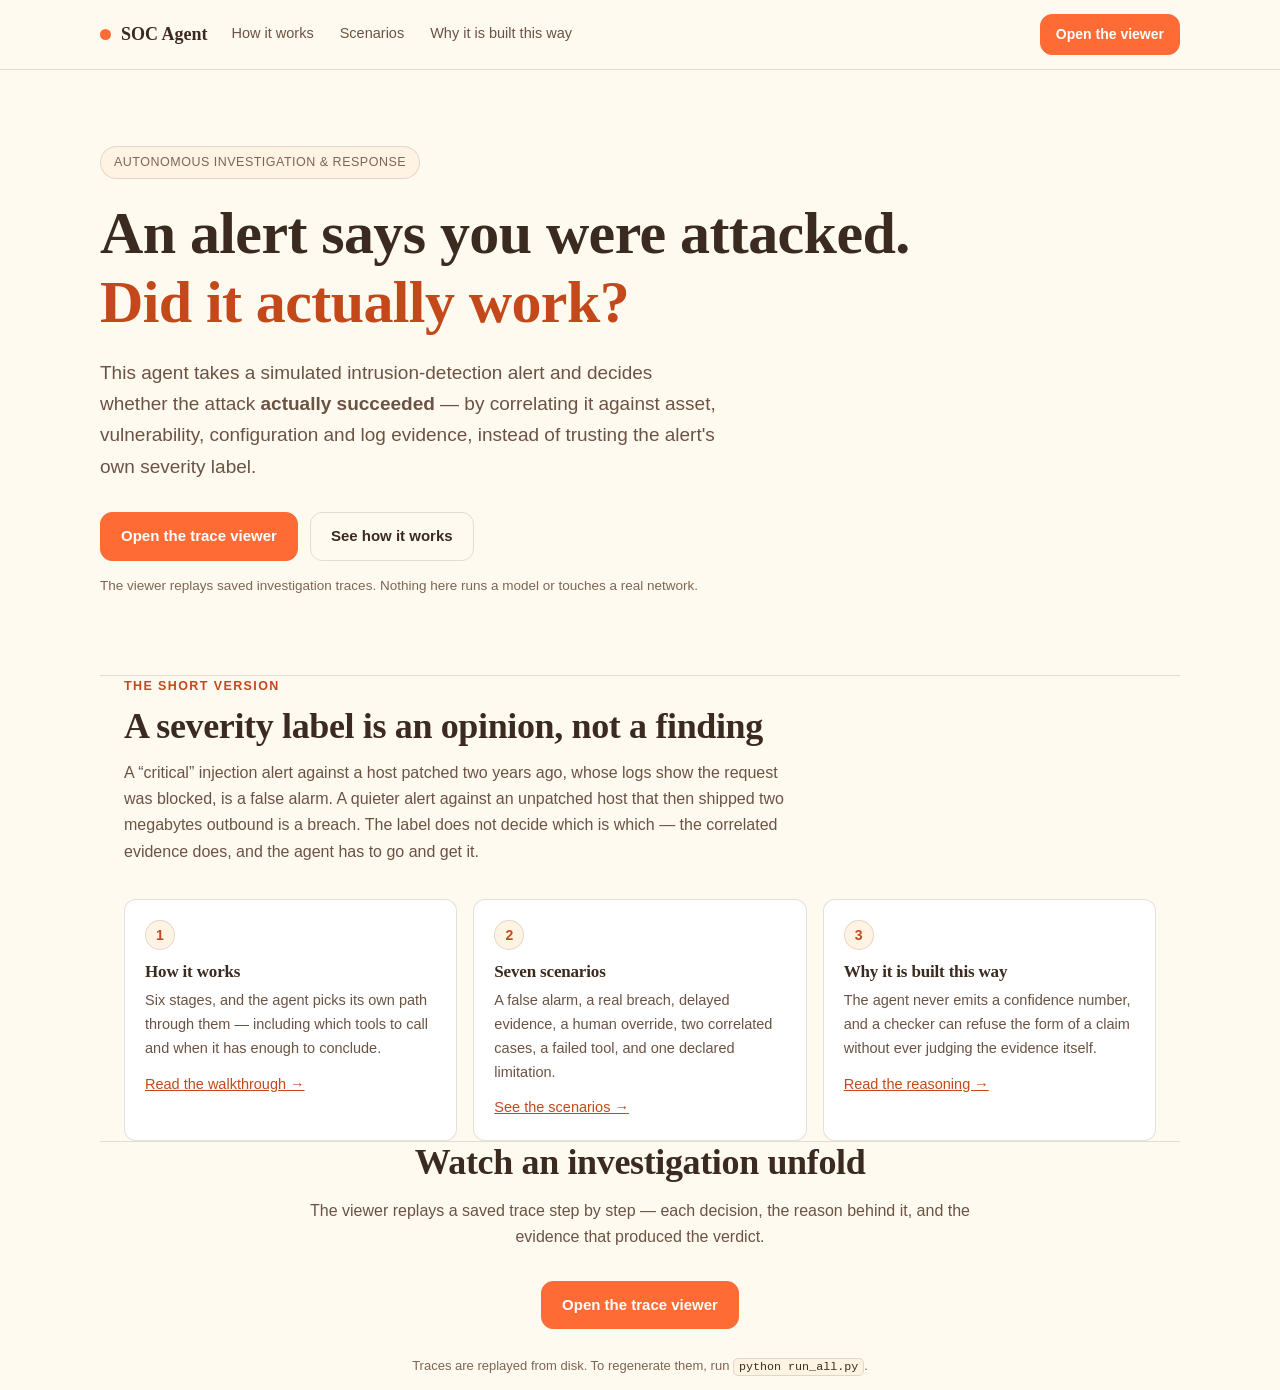
==== index.html @ 3336f011 "Split the landing page into four pages, one per nav tab Nav items were anchors into one long scroll;" ====
<!doctype html>
<html lang="en">
<head>
<meta charset="utf-8">
<meta name="viewport" content="width=device-width,initial-scale=1">
<title>SOC Agent — did the attack actually succeed?</title>
<link rel="stylesheet" href="site.css">
</head>
<body>

<nav>
  <div class="wrap nav-in">
    <a class="brand" href="index.html"><span class="dot"></span>SOC Agent</a>
    <a class="l" href="how-it-works.html">How it works</a>
    <a class="l" href="scenarios.html">Scenarios</a>
    <a class="l" href="design.html">Why it is built this way</a>
    <span class="sp"></span>
    <a class="btn sm" href="viewer.html">Open the viewer</a>
  </div>
</nav>

<header class="hero wrap" id="top">
  <span class="kicker">Autonomous investigation &amp; response</span>
  <h1>An alert says you were attacked.<br><em>Did it actually work?</em></h1>
  <p class="lede">This agent takes a simulated intrusion-detection alert and decides whether the
    attack <strong>actually succeeded</strong> &mdash; by correlating it against asset, vulnerability,
    configuration and log evidence, instead of trusting the alert's own severity label.</p>
  <div class="cta">
    <a class="btn" href="viewer.html">Open the trace viewer</a>
    <a class="btn ghost" href="how-it-works.html">See how it works</a>
  </div>
  <p class="note">The viewer replays saved investigation traces. Nothing here runs a model or touches
    a real network.</p>
</header>

<section class="wrap">
  <div class="eyebrow">The short version</div>
  <h2>A severity label is an opinion, not a finding</h2>
  <p class="sub">A &ldquo;critical&rdquo; injection alert against a host patched two years ago, whose
    logs show the request was blocked, is a false alarm. A quieter alert against an unpatched host
    that then shipped two megabytes outbound is a breach. The label does not decide which is which
    &mdash; the correlated evidence does, and the agent has to go and get it.</p>

  <div class="steps" style="margin-top:34px">
    <div class="step">
      <div class="n">1</div><h3>How it works</h3>
      <p>Six stages, and the agent picks its own path through them &mdash; including which tools to
        call and when it has enough to conclude.</p>
      <p style="margin-top:12px"><a href="how-it-works.html">Read the walkthrough &rarr;</a></p>
    </div>
    <div class="step">
      <div class="n">2</div><h3>Seven scenarios</h3>
      <p>A false alarm, a real breach, delayed evidence, a human override, two correlated cases, a
        failed tool, and one declared limitation.</p>
      <p style="margin-top:12px"><a href="scenarios.html">See the scenarios &rarr;</a></p>
    </div>
    <div class="step">
      <div class="n">3</div><h3>Why it is built this way</h3>
      <p>The agent never emits a confidence number, and a checker can refuse the form of a claim
        without ever judging the evidence itself.</p>
      <p style="margin-top:12px"><a href="design.html">Read the reasoning &rarr;</a></p>
    </div>
  </div>
</section>

<footer class="wrap">
  <h2>Watch an investigation unfold</h2>
  <p class="sub">The viewer replays a saved trace step by step &mdash; each decision, the reason
    behind it, and the evidence that produced the verdict.</p>
  <div class="cta"><a class="btn" href="viewer.html">Open the trace viewer</a></div>
  <p class="fine">Traces are replayed from disk. To regenerate them, run <code>python run_all.py</code>.</p>
</footer>

</body>
</html>
---- site.css ----
/* Warm palette taken from uupm.cc/demo/restaurant-food, read off the rendered
     demo with getComputedStyle rather than eyeballed:
       ground #FFFAF0, body text #6B5344, primary #FF6B35 on white, radius 12px,
       Playfair Display SC (display) + Karla (body).
     The two typefaces are NAMED but never FETCHED: this project's standing rule
     is zero external references, so the demo survives a venue with no internet.
     Both fall back to a system serif / sans stack. */
  :root{
    --cream:#FFFAF0; --cream2:#FFF3E4; --card:#FFFFFF;
    --ink:#3B2A1F; --body:#6B5344; --muted:#7D6553;
    --orange:#FF6B35; --orange-dk:#C4491A; --line:rgba(107,83,68,.18);
    --r:12px;
  }
  *{box-sizing:border-box}
  body{margin:0;background:var(--cream);color:var(--body);
    font:16px/1.65 Karla,ui-sans-serif,-apple-system,"Segoe UI",Roboto,sans-serif;
    -webkit-font-smoothing:antialiased}
  h1,h2,h3{font-family:"Playfair Display SC",Georgia,"Times New Roman",serif;
    color:var(--ink);margin:0;line-height:1.15;letter-spacing:-.01em}
  a{color:var(--orange-dk)}
  code{font-family:ui-monospace,"SF Mono",Menlo,Consolas,monospace;font-size:.9em;
    background:var(--cream2);border:1px solid var(--line);border-radius:5px;padding:1px 5px;
    color:var(--ink)}
  .wrap{max-width:1080px;margin:0 auto;padding:0 24px}

  nav{position:sticky;top:0;z-index:30;background:rgba(255,250,240,.93);
    backdrop-filter:blur(8px);border-bottom:1px solid var(--line)}
  .nav-in{display:flex;align-items:center;gap:22px;padding:14px 0}
  .brand{display:flex;align-items:center;gap:10px;font-family:"Playfair Display SC",Georgia,serif;
    font-weight:700;color:var(--ink);font-size:18px;text-decoration:none}
  .brand .dot{width:11px;height:11px;border-radius:50%;background:var(--orange)}
  .nav-in .sp{flex:1}
  .nav-in a.l{color:var(--body);text-decoration:none;font-size:14.5px}
  .nav-in a.l:hover{color:var(--orange-dk)}
  .btn{display:inline-block;background:var(--orange);color:#fff;text-decoration:none;
    border-radius:var(--r);padding:11px 20px;font-weight:700;font-size:15px;
    border:1px solid var(--orange);transition:background .15s}
  .btn:hover{background:var(--orange-dk);border-color:var(--orange-dk);color:#fff}
  .btn.ghost{background:transparent;color:var(--ink);border-color:var(--line)}
  .btn.ghost:hover{background:var(--cream2);color:var(--ink)}
  .btn.sm{padding:8px 15px;font-size:14px}

  header.hero{padding:76px 0 64px}
  .kicker{display:inline-block;background:var(--cream2);border:1px solid var(--line);
    color:var(--muted);border-radius:99px;padding:5px 13px;font-size:12.5px;
    letter-spacing:.5px;text-transform:uppercase;margin-bottom:20px}
  h1{font-size:clamp(36px,5.4vw,60px);font-weight:700}
  h1 em{font-style:normal;color:var(--orange-dk)}
  .lede{font-size:19px;max-width:620px;margin:20px 0 0}
  .cta{display:flex;gap:12px;flex-wrap:wrap;margin-top:30px}
  .note{font-size:13.5px;color:var(--muted);margin-top:14px}

  .quote{margin:0;padding:20px 22px;background:var(--cream2);border:1px solid var(--line);
    border-left:4px solid var(--orange);border-radius:var(--r)}
  .quote p{margin:0;font-size:15px;color:var(--ink);line-height:1.9}

  section{padding:60px 0;border-top:1px solid var(--line)}
  .eyebrow{font-size:12.5px;letter-spacing:1.4px;text-transform:uppercase;
    color:var(--orange-dk);font-weight:700;margin-bottom:10px}
  h2{font-size:clamp(26px,3.4vw,36px);font-weight:700}
  .sub{margin-top:12px;max-width:680px}

  .steps{display:grid;grid-template-columns:repeat(auto-fit,minmax(200px,1fr));
    gap:16px;margin-top:32px}
  /* six items wrap 4+2 on a wide screen and leave a hole; 3+3 reads evenly */
  @media(min-width:880px){.steps.six{grid-template-columns:repeat(3,1fr)}}
  .step{background:var(--card);border:1px solid var(--line);border-radius:var(--r);padding:20px}
  .step .n{width:30px;height:30px;border-radius:50%;background:var(--cream2);
    border:1px solid var(--line);color:var(--orange-dk);font-weight:700;font-size:14px;
    display:grid;place-items:center;margin-bottom:12px}
  .step h3{font-size:17px;margin-bottom:7px}
  .step p{margin:0;font-size:14.5px}

  .cards{display:grid;grid-template-columns:repeat(auto-fit,minmax(250px,1fr));
    gap:16px;margin-top:32px}
  .sc{background:var(--card);border:1px solid var(--line);border-radius:var(--r);
    padding:20px;display:flex;flex-direction:column;gap:9px}
  .sc-hd{display:flex;align-items:baseline;gap:10px}
  .sc-n{font-family:"Playfair Display SC",Georgia,serif;font-size:26px;color:var(--orange);
    font-weight:700;line-height:1}
  .sc h3{font-size:16.5px}
  .sc p{margin:0;font-size:14.5px}
  .tag{align-self:flex-start;margin-top:auto;font-size:11.5px;font-weight:700;
    letter-spacing:.4px;border-radius:99px;padding:3px 10px;border:1px solid}
  .t-fail{color:#0B6B44;border-color:#0B6B44;background:#E8F6EF}
  .t-succ{color:#A82D16;border-color:#A82D16;background:#FCEDE9}
  .t-inc{color:#8A5E00;border-color:#8A5E00;background:#FFF4DC}

  .two{display:grid;grid-template-columns:1.05fr .95fr;gap:40px;align-items:start}
  .story p{margin:0 0 15px}
  .panelbox{background:var(--card);border:1px solid var(--line);border-radius:var(--r);
    padding:22px}
  .panelbox h3{font-size:17px;margin-bottom:12px}
  .kv{display:flex;gap:12px;padding:8px 0;border-bottom:1px dashed var(--line);font-size:14.5px}
  .kv:last-child{border-bottom:0}
  .kv b{flex:0 0 132px;color:var(--ink);font-weight:700}
  .toolgrid{display:flex;flex-wrap:wrap;gap:7px;margin-top:6px}

  footer{padding:58px 0 70px;border-top:1px solid var(--line);text-align:center}
  footer h2{margin-bottom:14px}
  footer .sub{margin-left:auto;margin-right:auto}
  footer .cta{justify-content:center}
  .fine{margin-top:26px;font-size:13px;color:var(--muted)}

  @media(max-width:820px){.two{grid-template-columns:1fr;gap:26px}}
  @media(max-width:560px){.nav-in a.l{display:none}header.hero{padding:52px 0 44px}}

  /* Multi-page nav: the current page's tab is marked, since there is no
     scroll position to imply it any more. */
  .nav-in a.l{padding:6px 2px;border-bottom:2px solid transparent}
  .nav-in a.l.active{color:var(--ink);font-weight:700;border-bottom-color:var(--orange)}
  .pagehead{padding:54px 0 8px}
  .pagehead h1{font-size:clamp(30px,4.2vw,44px)}
  .pagehead .sub{font-size:17.5px;margin-top:14px}
  section.first{border-top:0;padding-top:34px}
  .pagenav{display:flex;gap:12px;flex-wrap:wrap;justify-content:space-between;
    align-items:center;padding:30px 0 0;border-top:1px solid var(--line);margin-top:10px}
  .pagenav .sp{flex:1}
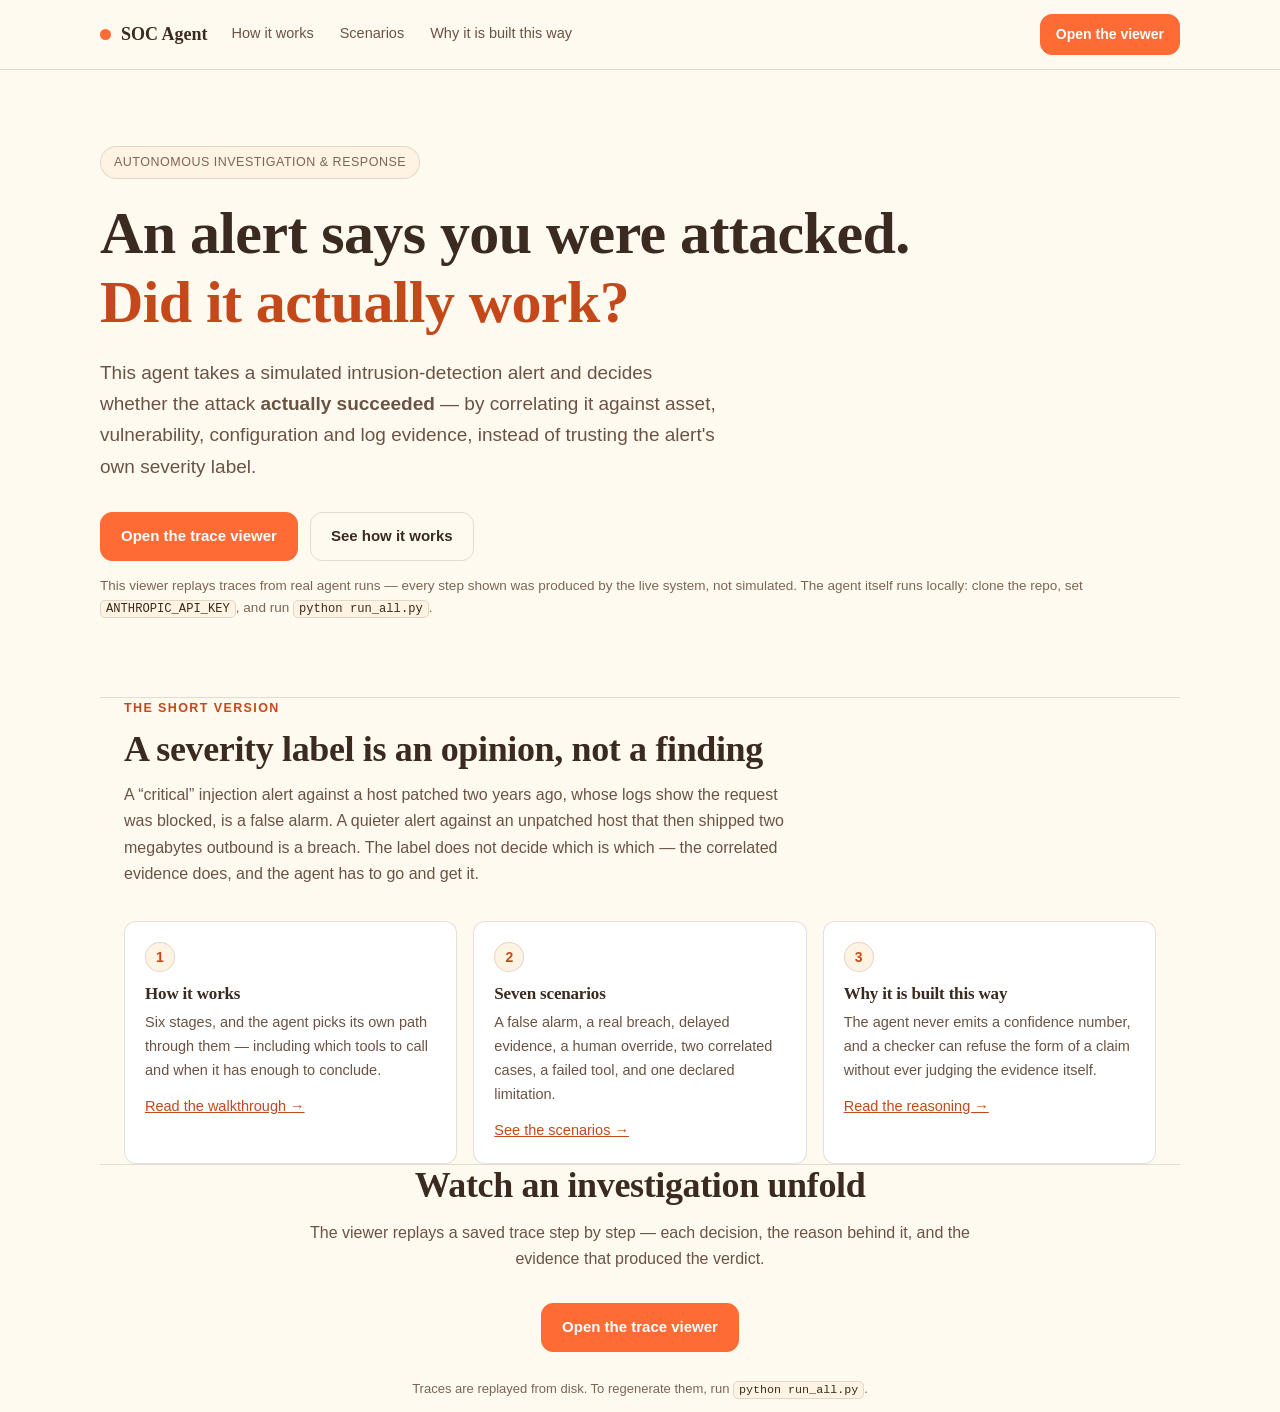
==== commit f6668824: "Framing line, stale step-count sweep, and the deploy catch added to the lineage Landing page and REA" ====
--- a/index.html
+++ b/index.html
@@ -29,8 +29,9 @@
     <a class="btn" href="viewer.html">Open the trace viewer</a>
     <a class="btn ghost" href="how-it-works.html">See how it works</a>
   </div>
-  <p class="note">The viewer replays saved investigation traces. Nothing here runs a model or touches
-    a real network.</p>
+  <p class="note">This viewer replays traces from real agent runs &mdash; every step shown was
+    produced by the live system, not simulated. The agent itself runs locally: clone the
+    repo, set <code>ANTHROPIC_API_KEY</code>, and run <code>python run_all.py</code>.</p>
 </header>
 
 <section class="wrap">
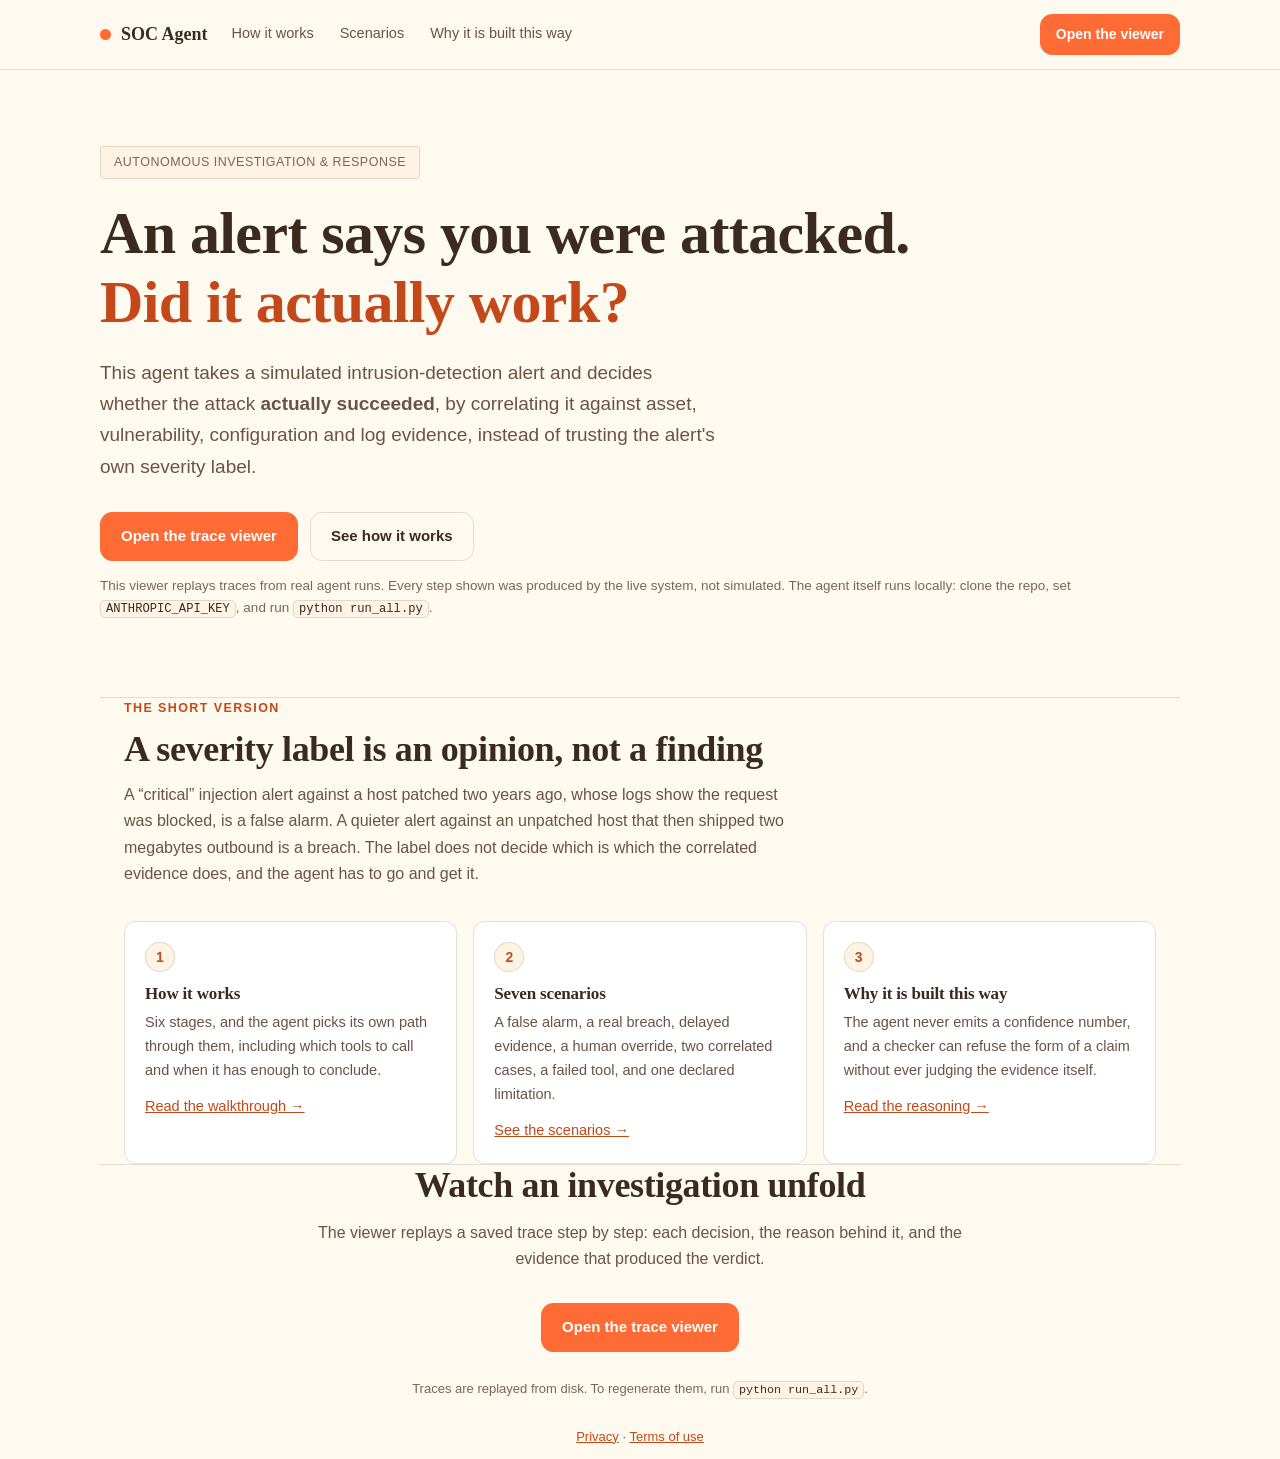
==== commit 452211cc: "Site polish: remove em dashes and pill radii, add favicon, terms and privacy Audited the six site fi" ====
--- a/index.html
+++ b/index.html
@@ -3,7 +3,8 @@
 <head>
 <meta charset="utf-8">
 <meta name="viewport" content="width=device-width,initial-scale=1">
-<title>SOC Agent — did the attack actually succeed?</title>
+<title>SOC Agent: did the attack actually succeed?</title>
+<link rel="icon" href="favicon.svg" type="image/svg+xml">
 <link rel="stylesheet" href="site.css">
 </head>
 <body>
@@ -23,13 +24,13 @@
   <span class="kicker">Autonomous investigation &amp; response</span>
   <h1>An alert says you were attacked.<br><em>Did it actually work?</em></h1>
   <p class="lede">This agent takes a simulated intrusion-detection alert and decides whether the
-    attack <strong>actually succeeded</strong> &mdash; by correlating it against asset, vulnerability,
+    attack <strong>actually succeeded</strong>, by correlating it against asset, vulnerability,
     configuration and log evidence, instead of trusting the alert's own severity label.</p>
   <div class="cta">
     <a class="btn" href="viewer.html">Open the trace viewer</a>
     <a class="btn ghost" href="how-it-works.html">See how it works</a>
   </div>
-  <p class="note">This viewer replays traces from real agent runs &mdash; every step shown was
+  <p class="note">This viewer replays traces from real agent runs. Every step shown was
     produced by the live system, not simulated. The agent itself runs locally: clone the
     repo, set <code>ANTHROPIC_API_KEY</code>, and run <code>python run_all.py</code>.</p>
 </header>
@@ -40,12 +41,12 @@
   <p class="sub">A &ldquo;critical&rdquo; injection alert against a host patched two years ago, whose
     logs show the request was blocked, is a false alarm. A quieter alert against an unpatched host
     that then shipped two megabytes outbound is a breach. The label does not decide which is which
-    &mdash; the correlated evidence does, and the agent has to go and get it.</p>
+    the correlated evidence does, and the agent has to go and get it.</p>
 
   <div class="steps" style="margin-top:34px">
     <div class="step">
       <div class="n">1</div><h3>How it works</h3>
-      <p>Six stages, and the agent picks its own path through them &mdash; including which tools to
+      <p>Six stages, and the agent picks its own path through them, including which tools to
         call and when it has enough to conclude.</p>
       <p style="margin-top:12px"><a href="how-it-works.html">Read the walkthrough &rarr;</a></p>
     </div>
@@ -66,10 +67,11 @@
 
 <footer class="wrap">
   <h2>Watch an investigation unfold</h2>
-  <p class="sub">The viewer replays a saved trace step by step &mdash; each decision, the reason
+  <p class="sub">The viewer replays a saved trace step by step: each decision, the reason
     behind it, and the evidence that produced the verdict.</p>
   <div class="cta"><a class="btn" href="viewer.html">Open the trace viewer</a></div>
   <p class="fine">Traces are replayed from disk. To regenerate them, run <code>python run_all.py</code>.</p>
+  <p class="fine"><a href="privacy.html">Privacy</a> &middot; <a href="terms.html">Terms of use</a></p>
 </footer>
 
 </body>
--- a/site.css
+++ b/site.css
@@ -42,7 +42,7 @@
 
   header.hero{padding:76px 0 64px}
   .kicker{display:inline-block;background:var(--cream2);border:1px solid var(--line);
-    color:var(--muted);border-radius:99px;padding:5px 13px;font-size:12.5px;
+    color:var(--muted);border-radius:4px;padding:5px 13px;font-size:12.5px;
     letter-spacing:.5px;text-transform:uppercase;margin-bottom:20px}
   h1{font-size:clamp(36px,5.4vw,60px);font-weight:700}
   h1 em{font-style:normal;color:var(--orange-dk)}
@@ -81,7 +81,7 @@
   .sc h3{font-size:16.5px}
   .sc p{margin:0;font-size:14.5px}
   .tag{align-self:flex-start;margin-top:auto;font-size:11.5px;font-weight:700;
-    letter-spacing:.4px;border-radius:99px;padding:3px 10px;border:1px solid}
+    letter-spacing:.4px;border-radius:4px;padding:3px 10px;border:1px solid}
   .t-fail{color:#0B6B44;border-color:#0B6B44;background:#E8F6EF}
   .t-succ{color:#A82D16;border-color:#A82D16;background:#FCEDE9}
   .t-inc{color:#8A5E00;border-color:#8A5E00;background:#FFF4DC}
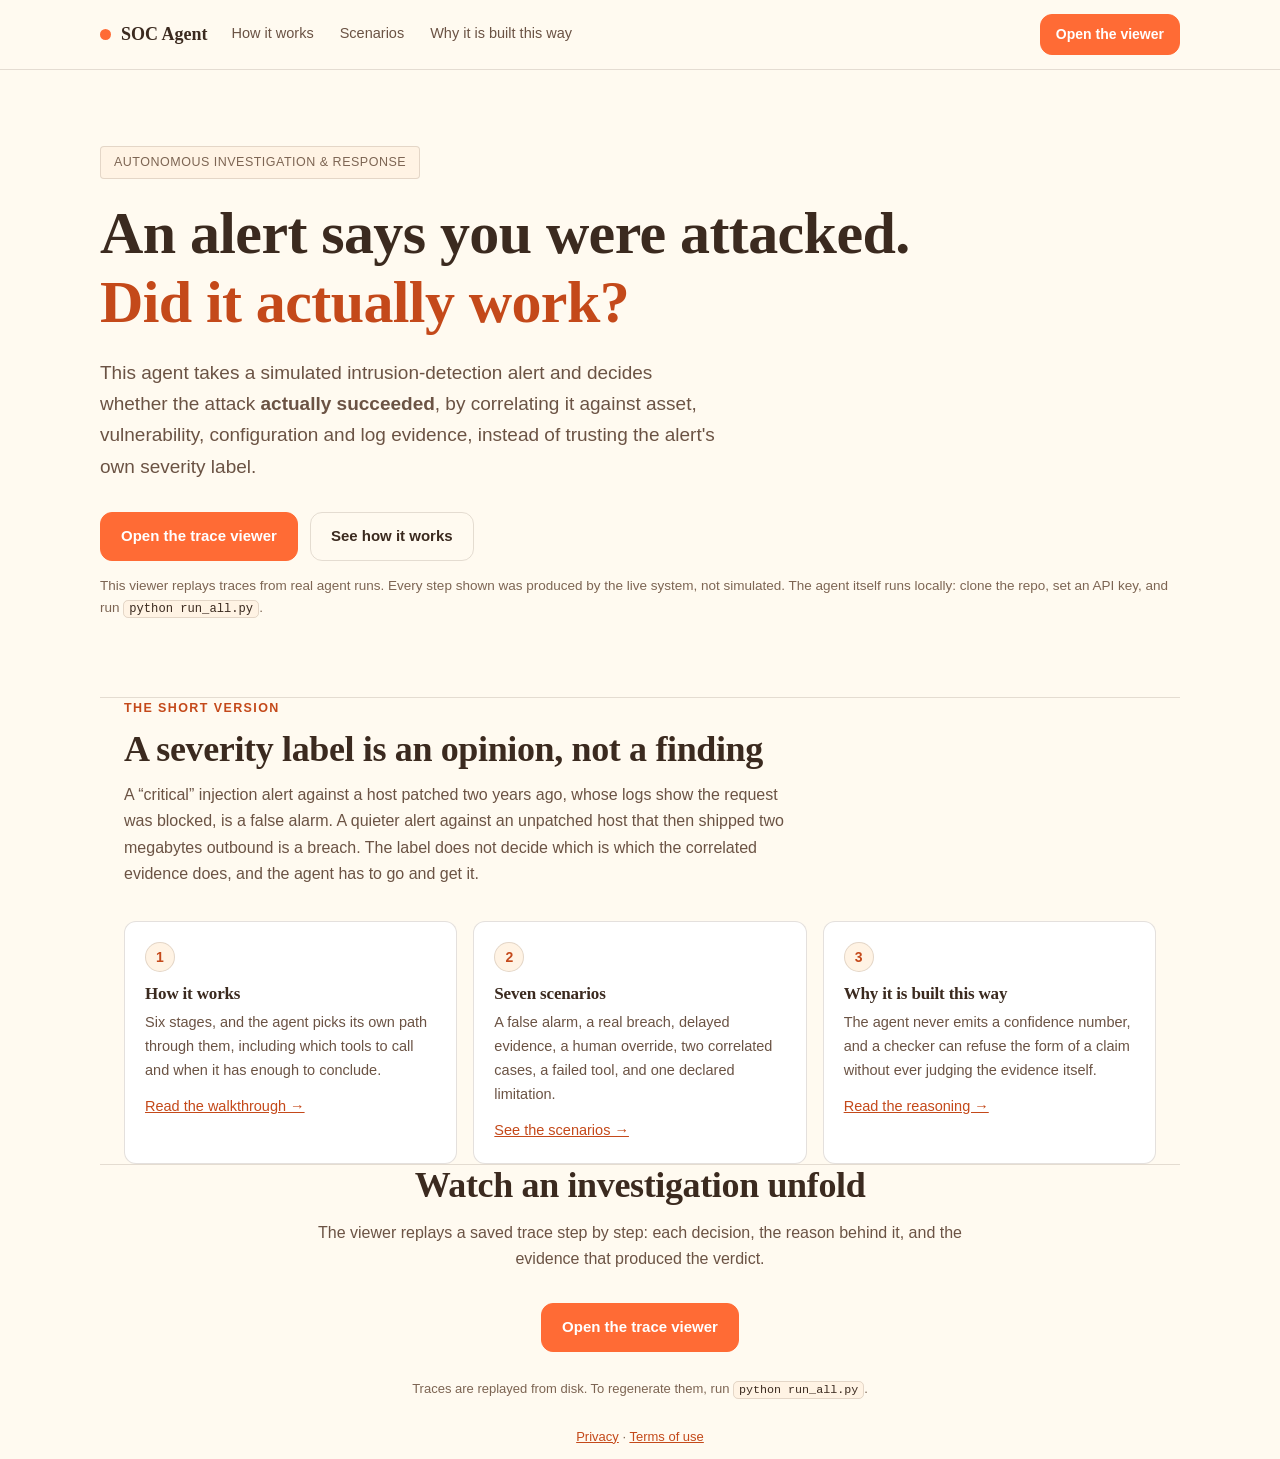
==== commit ae47e128: "Fix a broken instruction: the agent reads SOC_API_KEY, not ANTHROPIC_API_KEY Asked whether the key p" ====
--- a/index.html
+++ b/index.html
@@ -32,7 +32,7 @@
   </div>
   <p class="note">This viewer replays traces from real agent runs. Every step shown was
     produced by the live system, not simulated. The agent itself runs locally: clone the
-    repo, set <code>ANTHROPIC_API_KEY</code>, and run <code>python run_all.py</code>.</p>
+    repo, set an API key, and run <code>python run_all.py</code>.</p>
 </header>
 
 <section class="wrap">
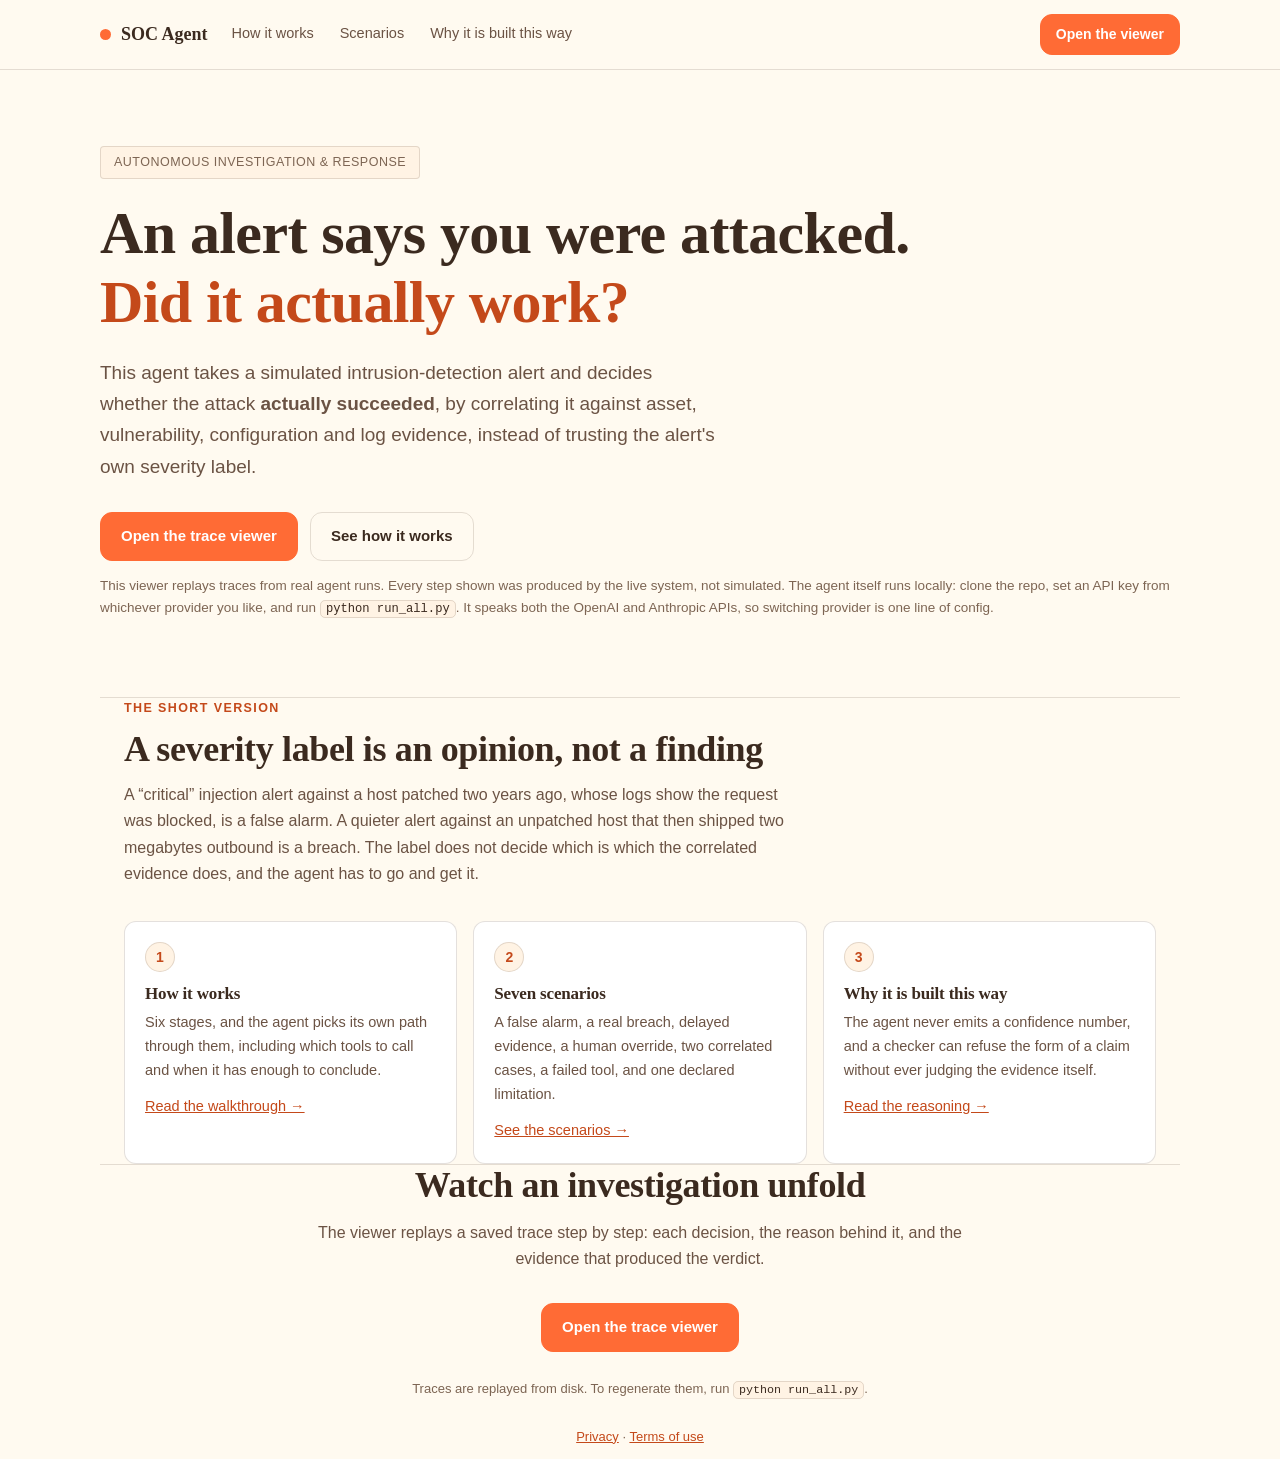
==== commit 1aecfb06: "Landing copy: say any provider, since that is actually true "Set an API key" understated it. The age" ====
--- a/index.html
+++ b/index.html
@@ -32,7 +32,9 @@
   </div>
   <p class="note">This viewer replays traces from real agent runs. Every step shown was
     produced by the live system, not simulated. The agent itself runs locally: clone the
-    repo, set an API key, and run <code>python run_all.py</code>.</p>
+    repo, set an API key from whichever provider you like, and run
+    <code>python run_all.py</code>. It speaks both the OpenAI and Anthropic APIs, so
+    switching provider is one line of config.</p>
 </header>
 
 <section class="wrap">
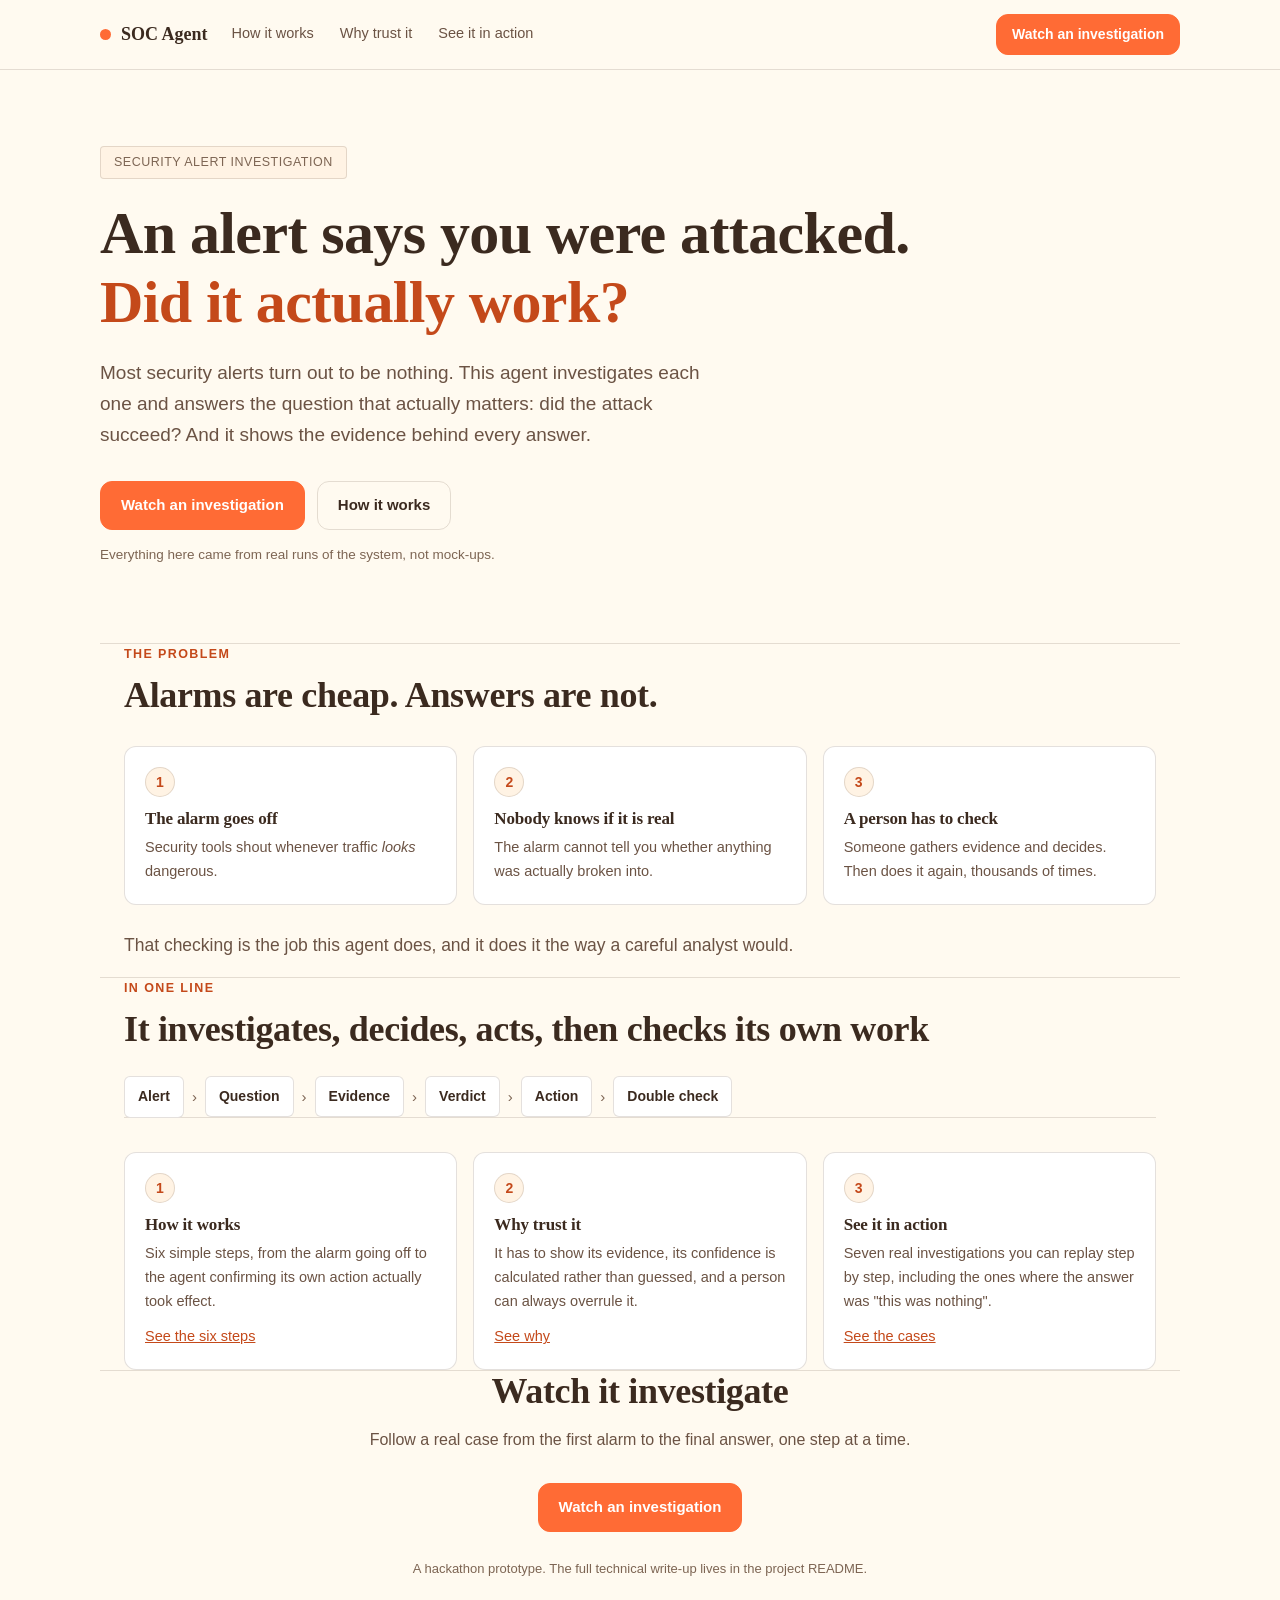
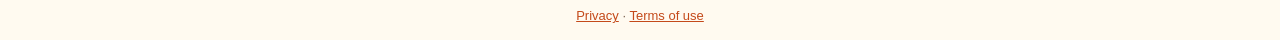
==== commit 04d85bcd: "Simplify the whole landing site for a non-technical reader Every landing page rewritten so someone w" ====
--- a/index.html
+++ b/index.html
@@ -13,66 +13,83 @@
   <div class="wrap nav-in">
     <a class="brand" href="index.html"><span class="dot"></span>SOC Agent</a>
     <a class="l" href="how-it-works.html">How it works</a>
-    <a class="l" href="scenarios.html">Scenarios</a>
-    <a class="l" href="design.html">Why it is built this way</a>
+    <a class="l" href="design.html">Why trust it</a>
+    <a class="l" href="scenarios.html">See it in action</a>
     <span class="sp"></span>
-    <a class="btn sm" href="viewer.html">Open the viewer</a>
+    <a class="btn sm" href="viewer.html">Watch an investigation</a>
   </div>
 </nav>
 
 <header class="hero wrap" id="top">
-  <span class="kicker">Autonomous investigation &amp; response</span>
+  <span class="kicker">Security alert investigation</span>
   <h1>An alert says you were attacked.<br><em>Did it actually work?</em></h1>
-  <p class="lede">This agent takes a simulated intrusion-detection alert and decides whether the
-    attack <strong>actually succeeded</strong>, by correlating it against asset, vulnerability,
-    configuration and log evidence, instead of trusting the alert's own severity label.</p>
+  <p class="lede">Most security alerts turn out to be nothing. This agent investigates each one
+    and answers the question that actually matters: did the attack succeed? And it shows the
+    evidence behind every answer.</p>
   <div class="cta">
-    <a class="btn" href="viewer.html">Open the trace viewer</a>
-    <a class="btn ghost" href="how-it-works.html">See how it works</a>
+    <a class="btn" href="viewer.html">Watch an investigation</a>
+    <a class="btn ghost" href="how-it-works.html">How it works</a>
   </div>
-  <p class="note">This viewer replays traces from real agent runs. Every step shown was
-    produced by the live system, not simulated. The agent itself runs locally: clone the
-    repo, set an API key from whichever provider you like, and run
-    <code>python run_all.py</code>. It speaks both the OpenAI and Anthropic APIs, so
-    switching provider is one line of config.</p>
+  <p class="note">Everything here came from real runs of the system, not mock-ups.</p>
 </header>
 
 <section class="wrap">
-  <div class="eyebrow">The short version</div>
-  <h2>A severity label is an opinion, not a finding</h2>
-  <p class="sub">A &ldquo;critical&rdquo; injection alert against a host patched two years ago, whose
-    logs show the request was blocked, is a false alarm. A quieter alert against an unpatched host
-    that then shipped two megabytes outbound is a breach. The label does not decide which is which
-    the correlated evidence does, and the agent has to go and get it.</p>
+  <div class="eyebrow">The problem</div>
+  <h2>Alarms are cheap. Answers are not.</h2>
 
-  <div class="steps" style="margin-top:34px">
+  <div class="steps six" style="margin-top:30px">
+    <div class="step"><div class="n">1</div><h3>The alarm goes off</h3>
+      <p>Security tools shout whenever traffic <em>looks</em> dangerous.</p></div>
+    <div class="step"><div class="n">2</div><h3>Nobody knows if it is real</h3>
+      <p>The alarm cannot tell you whether anything was actually broken into.</p></div>
+    <div class="step"><div class="n">3</div><h3>A person has to check</h3>
+      <p>Someone gathers evidence and decides. Then does it again, thousands of times.</p></div>
+  </div>
+
+  <p class="sub" style="margin-top:26px;font-size:17.5px">That checking is the job this agent
+    does, and it does it the way a careful analyst would.</p>
+</section>
+
+<section class="wrap">
+  <div class="eyebrow">In one line</div>
+  <h2>It investigates, decides, acts, then checks its own work</h2>
+
+  <nav class="pipe" aria-label="What the agent does">
+    <a href="how-it-works.html">Alert</a><span class="arw">&rsaquo;</span>
+    <a href="how-it-works.html">Question</a><span class="arw">&rsaquo;</span>
+    <a href="how-it-works.html">Evidence</a><span class="arw">&rsaquo;</span>
+    <a href="how-it-works.html">Verdict</a><span class="arw">&rsaquo;</span>
+    <a href="how-it-works.html">Action</a><span class="arw">&rsaquo;</span>
+    <a href="how-it-works.html">Double check</a>
+  </nav>
+
+  <div class="steps six" style="margin-top:34px">
     <div class="step">
       <div class="n">1</div><h3>How it works</h3>
-      <p>Six stages, and the agent picks its own path through them, including which tools to
-        call and when it has enough to conclude.</p>
-      <p style="margin-top:12px"><a href="how-it-works.html">Read the walkthrough &rarr;</a></p>
+      <p>Six simple steps, from the alarm going off to the agent confirming its own action
+        actually took effect.</p>
+      <p style="margin-top:12px"><a href="how-it-works.html">See the six steps</a></p>
     </div>
     <div class="step">
-      <div class="n">2</div><h3>Seven scenarios</h3>
-      <p>A false alarm, a real breach, delayed evidence, a human override, two correlated cases, a
-        failed tool, and one declared limitation.</p>
-      <p style="margin-top:12px"><a href="scenarios.html">See the scenarios &rarr;</a></p>
+      <div class="n">2</div><h3>Why trust it</h3>
+      <p>It has to show its evidence, its confidence is calculated rather than guessed, and a
+        person can always overrule it.</p>
+      <p style="margin-top:12px"><a href="design.html">See why</a></p>
     </div>
     <div class="step">
-      <div class="n">3</div><h3>Why it is built this way</h3>
-      <p>The agent never emits a confidence number, and a checker can refuse the form of a claim
-        without ever judging the evidence itself.</p>
-      <p style="margin-top:12px"><a href="design.html">Read the reasoning &rarr;</a></p>
+      <div class="n">3</div><h3>See it in action</h3>
+      <p>Seven real investigations you can replay step by step, including the ones where the
+        answer was "this was nothing".</p>
+      <p style="margin-top:12px"><a href="scenarios.html">See the cases</a></p>
     </div>
   </div>
 </section>
 
 <footer class="wrap">
-  <h2>Watch an investigation unfold</h2>
-  <p class="sub">The viewer replays a saved trace step by step: each decision, the reason
-    behind it, and the evidence that produced the verdict.</p>
-  <div class="cta"><a class="btn" href="viewer.html">Open the trace viewer</a></div>
-  <p class="fine">Traces are replayed from disk. To regenerate them, run <code>python run_all.py</code>.</p>
+  <h2>Watch it investigate</h2>
+  <p class="sub">Follow a real case from the first alarm to the final answer, one step at a time.</p>
+  <div class="cta"><a class="btn" href="viewer.html">Watch an investigation</a></div>
+  <p class="fine">A hackathon prototype. The full technical write-up lives in the project README.</p>
   <p class="fine"><a href="privacy.html">Privacy</a> &middot; <a href="terms.html">Terms of use</a></p>
 </footer>
 
--- a/site.css
+++ b/site.css
@@ -50,10 +50,6 @@
   .cta{display:flex;gap:12px;flex-wrap:wrap;margin-top:30px}
   .note{font-size:13.5px;color:var(--muted);margin-top:14px}
 
-  .quote{margin:0;padding:20px 22px;background:var(--cream2);border:1px solid var(--line);
-    border-left:4px solid var(--orange);border-radius:var(--r)}
-  .quote p{margin:0;font-size:15px;color:var(--ink);line-height:1.9}
-
   section{padding:60px 0;border-top:1px solid var(--line)}
   .eyebrow{font-size:12.5px;letter-spacing:1.4px;text-transform:uppercase;
     color:var(--orange-dk);font-weight:700;margin-bottom:10px}
@@ -85,24 +81,18 @@
   .t-fail{color:#0B6B44;border-color:#0B6B44;background:#E8F6EF}
   .t-succ{color:#A82D16;border-color:#A82D16;background:#FCEDE9}
   .t-inc{color:#8A5E00;border-color:#8A5E00;background:#FFF4DC}
-
-  .two{display:grid;grid-template-columns:1.05fr .95fr;gap:40px;align-items:start}
-  .story p{margin:0 0 15px}
   .panelbox{background:var(--card);border:1px solid var(--line);border-radius:var(--r);
     padding:22px}
   .panelbox h3{font-size:17px;margin-bottom:12px}
   .kv{display:flex;gap:12px;padding:8px 0;border-bottom:1px dashed var(--line);font-size:14.5px}
   .kv:last-child{border-bottom:0}
   .kv b{flex:0 0 132px;color:var(--ink);font-weight:700}
-  .toolgrid{display:flex;flex-wrap:wrap;gap:7px;margin-top:6px}
 
   footer{padding:58px 0 70px;border-top:1px solid var(--line);text-align:center}
   footer h2{margin-bottom:14px}
   footer .sub{margin-left:auto;margin-right:auto}
   footer .cta{justify-content:center}
   .fine{margin-top:26px;font-size:13px;color:var(--muted)}
-
-  @media(max-width:820px){.two{grid-template-columns:1fr;gap:26px}}
   @media(max-width:560px){.nav-in a.l{display:none}header.hero{padding:52px 0 44px}}
 
   /* Multi-page nav: the current page's tab is marked, since there is no
@@ -116,3 +106,74 @@
   .pagenav{display:flex;gap:12px;flex-wrap:wrap;justify-content:space-between;
     align-items:center;padding:30px 0 0;border-top:1px solid var(--line);margin-top:10px}
   .pagenav .sp{flex:1}
+
+  /* ---- "How it works" page ------------------------------------------------
+     Scoped classes; nothing here is used by the other landing pages. The page
+     is an argument rather than a reference, so the layout carries the flow:
+     a pipeline strip up top, the six stages on a connected rail, then the
+     correlation join, the access boundary, the verify loop, and a trace
+     preview. Detail sits behind <details> so the page reads short first. */
+  .pipe{display:flex;flex-wrap:wrap;gap:8px;align-items:center;margin-top:26px}
+  .pipe a{display:inline-flex;align-items:center;gap:8px;text-decoration:none;
+    background:var(--card);border:1px solid var(--line);border-radius:6px;
+    padding:8px 13px;color:var(--ink);font-size:14px;font-weight:700}
+  .pipe a:hover{border-color:var(--orange);color:var(--orange-dk)}
+  .pipe .arw{color:var(--muted);font-size:15px;line-height:1}
+
+  .flow{margin-top:30px;position:relative;padding-left:38px}
+  .flow::before{content:"";position:absolute;left:14px;top:10px;bottom:10px;
+    width:2px;background:var(--line)}
+  .fstep{position:relative;background:var(--card);border:1px solid var(--line);
+    border-radius:var(--r);padding:18px 20px;margin-bottom:14px;scroll-margin-top:86px}
+  .fstep::before{content:attr(data-n);position:absolute;left:-38px;top:16px;
+    width:28px;height:28px;border-radius:50%;background:var(--cream2);
+    border:1px solid var(--line);color:var(--orange-dk);font-weight:700;
+    font-size:13px;display:grid;place-items:center}
+  .fstep:target{border-color:var(--orange)}
+  .fstep:target::before{background:var(--orange);color:#fff;border-color:var(--orange)}
+  .fstep h3{font-size:18px;margin-bottom:4px}
+  .fstep .what{margin:8px 0 0;font-size:15px}
+  .fstep .why{margin:10px 0 0;font-size:14px;color:var(--muted);
+    border-left:2px solid var(--line);padding-left:11px}
+  .fstep .why b{color:var(--ink)}
+
+  .corr{display:grid;grid-template-columns:repeat(3,1fr);gap:14px;margin-top:26px}
+  .cin{background:var(--card);border:1px solid var(--line);border-radius:var(--r);padding:16px}
+  .cin .src{font-size:11px;letter-spacing:.9px;text-transform:uppercase;
+    color:var(--orange-dk);font-weight:700}
+  .cin .fact{margin-top:9px;font-size:14px;color:var(--ink);line-height:1.6}
+  .join{margin:14px 0 0;text-align:center;color:var(--muted);font-size:22px;line-height:1}
+  .cout{background:var(--cream2);border:1px solid var(--orange);border-left:4px solid var(--orange);
+    border-radius:var(--r);padding:18px 20px;margin-top:14px}
+  .cout .v{font-size:17px;color:var(--ink);font-weight:700;margin-bottom:6px}
+  .cout p{margin:0;font-size:14.5px}
+
+  .access{display:grid;grid-template-columns:repeat(3,1fr);gap:14px;margin-top:26px}
+  .acol{background:var(--card);border:1px solid var(--line);border-radius:var(--r);padding:18px}
+  .acol.no{background:#FBF1EC;border-style:dashed}
+  .acol .hd{font-size:11.5px;letter-spacing:1px;text-transform:uppercase;font-weight:700;
+    padding-bottom:9px;margin-bottom:11px;border-bottom:1px solid var(--line)}
+  .acol.read .hd{color:#0B6B44} .acol.act .hd{color:#A82D16} .acol.no .hd{color:var(--muted)}
+  .acol li{list-style:none;font-size:13.5px;padding:4px 0;line-height:1.5}
+  .acol ul{margin:0;padding:0}
+  .acol .note{font-size:12.5px;color:var(--muted);margin:11px 0 0;line-height:1.55}
+
+  .chain{display:flex;flex-wrap:wrap;gap:10px;align-items:stretch;margin-top:24px}
+  .clink{flex:1 1 170px;background:var(--card);border:1px solid var(--line);
+    border-radius:var(--r);padding:15px 16px}
+  .clink.key{border-color:var(--orange);background:var(--cream2)}
+  .clink .k{font-size:10.5px;letter-spacing:.9px;text-transform:uppercase;color:var(--muted);
+    font-weight:700}
+  .clink .v{font-size:14.5px;color:var(--ink);margin-top:6px;line-height:1.5}
+
+  .spread{display:flex;flex-wrap:wrap;gap:10px;margin-top:22px}
+  .sp1{flex:1 1 150px;background:var(--card);border:1px solid var(--line);
+    border-radius:var(--r);padding:14px}
+  .sp1 .n{font-size:23px;font-weight:700;color:var(--ink);line-height:1}
+  .sp1 .l{font-size:12.5px;color:var(--muted);margin-top:5px;line-height:1.45}
+
+  @media(max-width:820px){
+    .corr,.access{grid-template-columns:1fr}
+    .flow{padding-left:30px}
+    .fstep::before{left:-30px}
+  }
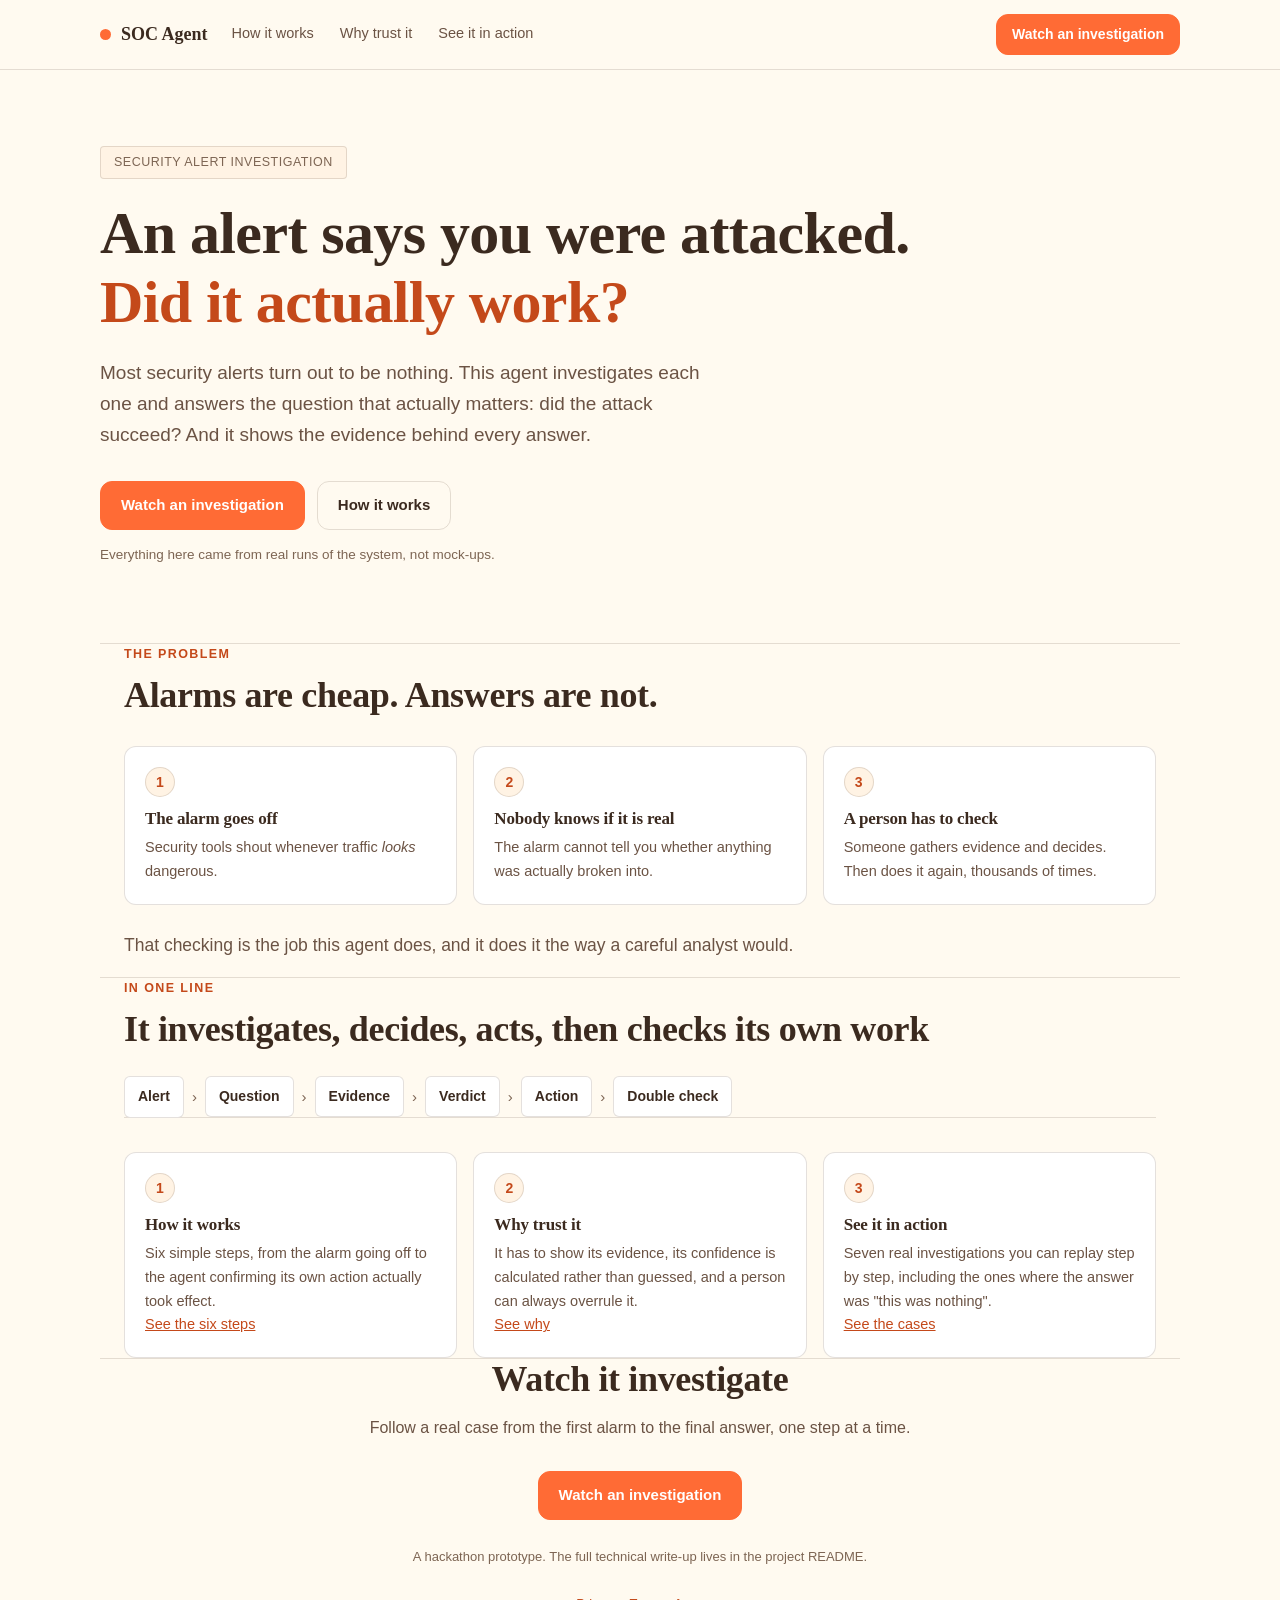
==== commit db719dd3: "Fully strict CSP: no unsafe-inline for scripts or styles     default-src 'self'; script-src 'self'; " ====
--- a/index.html
+++ b/index.html
@@ -37,7 +37,7 @@
   <div class="eyebrow">The problem</div>
   <h2>Alarms are cheap. Answers are not.</h2>
 
-  <div class="steps six" style="margin-top:30px">
+  <div class="steps six gap-l">
     <div class="step"><div class="n">1</div><h3>The alarm goes off</h3>
       <p>Security tools shout whenever traffic <em>looks</em> dangerous.</p></div>
     <div class="step"><div class="n">2</div><h3>Nobody knows if it is real</h3>
@@ -46,7 +46,7 @@
       <p>Someone gathers evidence and decides. Then does it again, thousands of times.</p></div>
   </div>
 
-  <p class="sub" style="margin-top:26px;font-size:17.5px">That checking is the job this agent
+  <p class="sub gap-m lead-lg">That checking is the job this agent
     does, and it does it the way a careful analyst would.</p>
 </section>
 
@@ -63,24 +63,24 @@
     <a href="how-it-works.html">Double check</a>
   </nav>
 
-  <div class="steps six" style="margin-top:34px">
+  <div class="steps six gap-xl">
     <div class="step">
       <div class="n">1</div><h3>How it works</h3>
       <p>Six simple steps, from the alarm going off to the agent confirming its own action
         actually took effect.</p>
-      <p style="margin-top:12px"><a href="how-it-works.html">See the six steps</a></p>
+      <p class="gap-s"><a href="how-it-works.html">See the six steps</a></p>
     </div>
     <div class="step">
       <div class="n">2</div><h3>Why trust it</h3>
       <p>It has to show its evidence, its confidence is calculated rather than guessed, and a
         person can always overrule it.</p>
-      <p style="margin-top:12px"><a href="design.html">See why</a></p>
+      <p class="gap-s"><a href="design.html">See why</a></p>
     </div>
     <div class="step">
       <div class="n">3</div><h3>See it in action</h3>
       <p>Seven real investigations you can replay step by step, including the ones where the
         answer was "this was nothing".</p>
-      <p style="margin-top:12px"><a href="scenarios.html">See the cases</a></p>
+      <p class="gap-s"><a href="scenarios.html">See the cases</a></p>
     </div>
   </div>
 </section>
--- a/site.css
+++ b/site.css
@@ -177,3 +177,16 @@
     .flow{padding-left:30px}
     .fstep::before{left:-30px}
   }
+
+  /* ---- classes replacing inline style= attributes -----------------------
+     Needed so the Content-Security-Policy can drop style-src 'unsafe-inline'.
+     A style="" attribute is covered by that directive exactly like a <style>
+     block, so the attributes had to go as well as the blocks. */
+  .gap-s{margin-top:12px}
+  .gap-m{margin-top:26px}
+  .gap-l{margin-top:30px}
+  .gap-xl{margin-top:34px}
+  .lead-lg{font-size:17.5px}
+  .measure{max-width:760px}
+  .legal-h{font-size:19px;margin:34px 0 12px}
+  .legal-h.first{margin:0 0 12px}
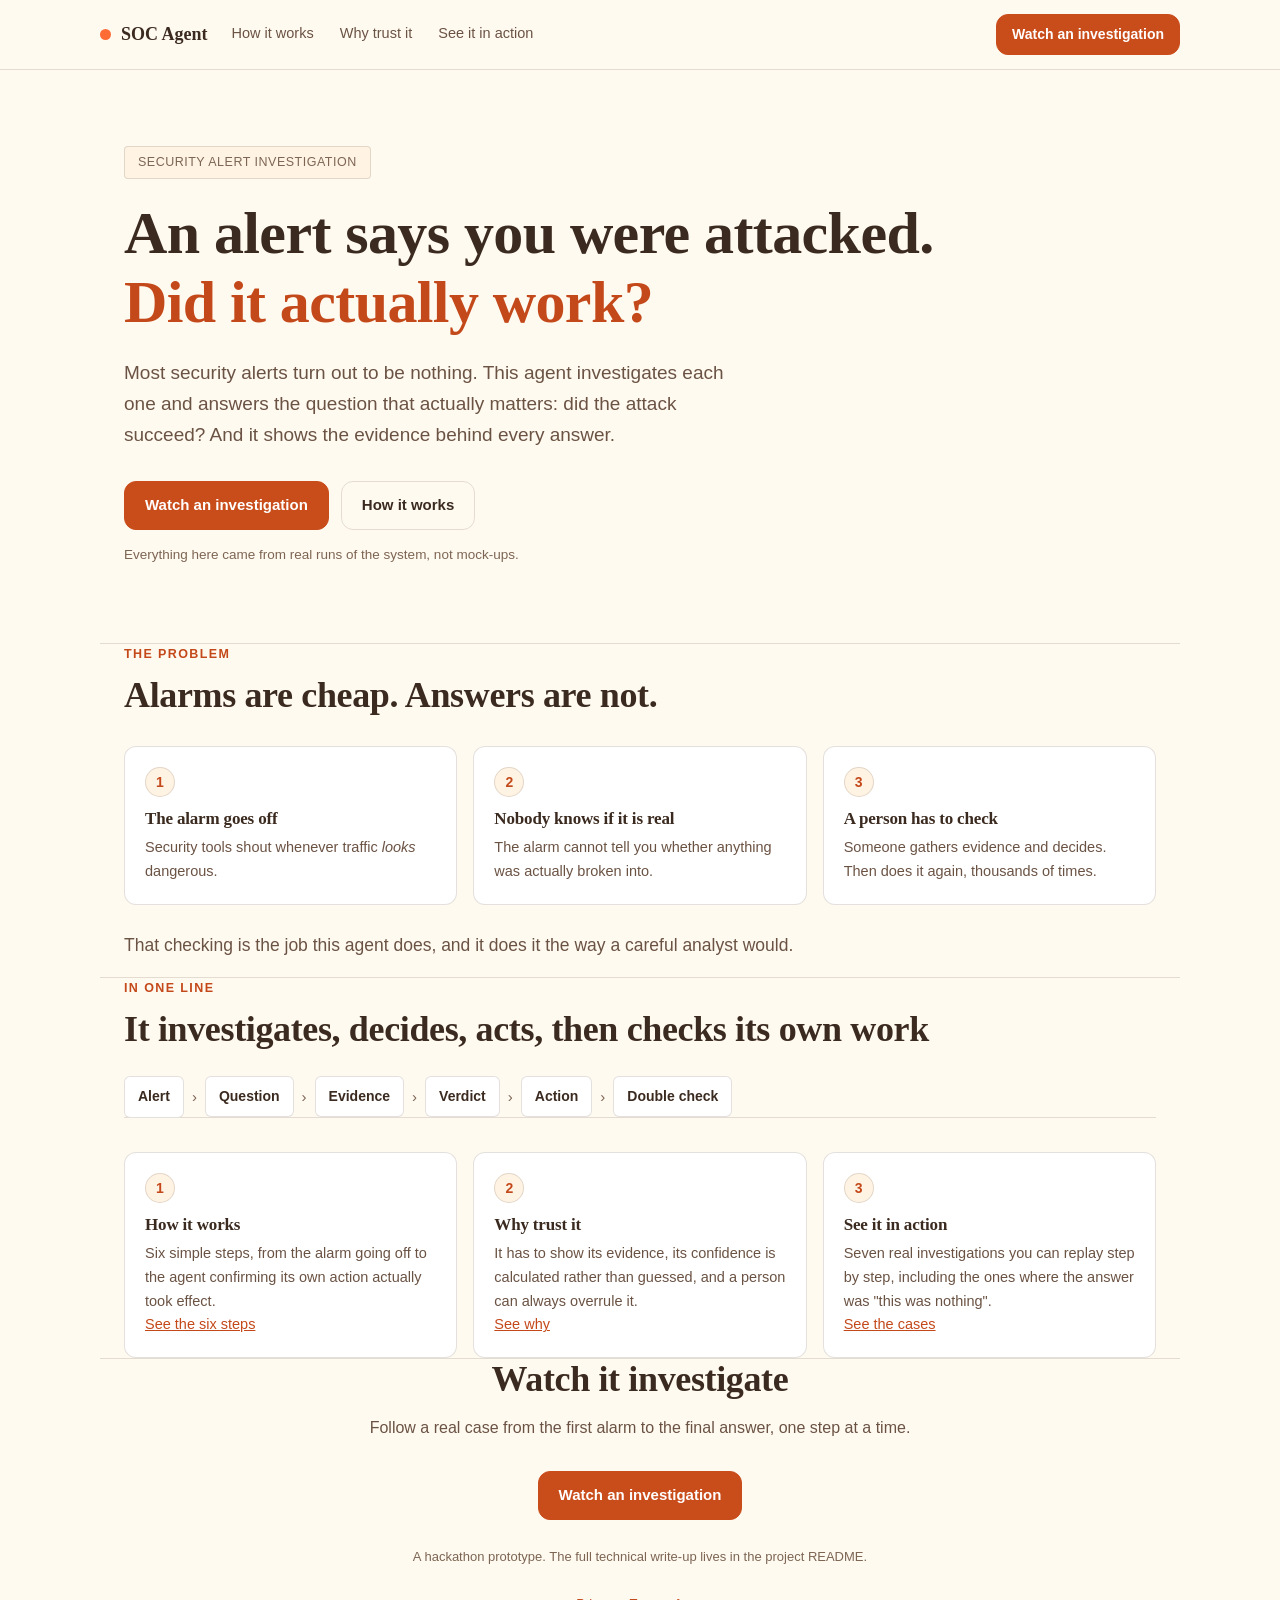
==== commit d53d7c2b: "Accessibility and link-preview finishing pass Contrast, measured from the actual color values rather" ====
--- a/index.html
+++ b/index.html
@@ -4,6 +4,16 @@
 <meta charset="utf-8">
 <meta name="viewport" content="width=device-width,initial-scale=1">
 <title>SOC Agent: did the attack actually succeed?</title>
+<meta name="description" content="An autonomous agent that investigates security alerts and decides whether the attack actually succeeded, showing the evidence behind every answer.">
+<meta property="og:type" content="website">
+<meta property="og:site_name" content="SOC Agent">
+<meta property="og:title" content="SOC Agent: did the attack actually succeed?">
+<meta property="og:description" content="An autonomous agent that investigates security alerts and decides whether the attack actually succeeded, showing the evidence behind every answer.">
+<meta property="og:url" content="https://soc-agent-trace-viewer.vercel.app/">
+<meta property="og:image" content="https://soc-agent-trace-viewer.vercel.app/og-image.png">
+<meta property="og:image:width" content="1200">
+<meta property="og:image:height" content="630">
+<meta name="twitter:card" content="summary_large_image">
 <link rel="icon" href="favicon.svg" type="image/svg+xml">
 <link rel="stylesheet" href="site.css">
 </head>
--- a/site.css
+++ b/site.css
@@ -8,7 +8,12 @@
   :root{
     --cream:#FFFAF0; --cream2:#FFF3E4; --card:#FFFFFF;
     --ink:#3B2A1F; --body:#6B5344; --muted:#7D6553;
-    --orange:#FF6B35; --orange-dk:#C4491A; --line:rgba(107,83,68,.18);
+    --orange:#FF6B35; --orange-dk:#C4491A;
+    /* Contrast-safe oranges for anything carrying text. #FF6B35 with white text is
+       2.84:1, under WCAG AA 4.5:1; --orange-btn is the brightest orange that passes
+       (4.63:1). --orange-num is for large numerals, where 3:1 applies (3.80:1).
+       --orange itself stays for decoration: the logo dot and borders. */
+    --orange-btn:#C94C1B; --orange-btn-hover:#A83C14; --orange-num:#E0561F; --line:rgba(107,83,68,.18);
     --r:12px;
   }
   *{box-sizing:border-box}
@@ -32,15 +37,15 @@
   .nav-in .sp{flex:1}
   .nav-in a.l{color:var(--body);text-decoration:none;font-size:14.5px}
   .nav-in a.l:hover{color:var(--orange-dk)}
-  .btn{display:inline-block;background:var(--orange);color:#fff;text-decoration:none;
+  .btn{display:inline-block;background:var(--orange-btn);color:#fff;text-decoration:none;
     border-radius:var(--r);padding:11px 20px;font-weight:700;font-size:15px;
-    border:1px solid var(--orange);transition:background .15s}
-  .btn:hover{background:var(--orange-dk);border-color:var(--orange-dk);color:#fff}
+    border:1px solid var(--orange-btn);transition:background .15s}
+  .btn:hover{background:var(--orange-btn-hover);border-color:var(--orange-btn-hover);color:#fff}
   .btn.ghost{background:transparent;color:var(--ink);border-color:var(--line)}
   .btn.ghost:hover{background:var(--cream2);color:var(--ink)}
   .btn.sm{padding:8px 15px;font-size:14px}
 
-  header.hero{padding:76px 0 64px}
+  header.hero{padding-block:76px 64px}
   .kicker{display:inline-block;background:var(--cream2);border:1px solid var(--line);
     color:var(--muted);border-radius:4px;padding:5px 13px;font-size:12.5px;
     letter-spacing:.5px;text-transform:uppercase;margin-bottom:20px}
@@ -50,7 +55,7 @@
   .cta{display:flex;gap:12px;flex-wrap:wrap;margin-top:30px}
   .note{font-size:13.5px;color:var(--muted);margin-top:14px}
 
-  section{padding:60px 0;border-top:1px solid var(--line)}
+  section{padding-block:60px;border-top:1px solid var(--line)}
   .eyebrow{font-size:12.5px;letter-spacing:1.4px;text-transform:uppercase;
     color:var(--orange-dk);font-weight:700;margin-bottom:10px}
   h2{font-size:clamp(26px,3.4vw,36px);font-weight:700}
@@ -72,7 +77,7 @@
   .sc{background:var(--card);border:1px solid var(--line);border-radius:var(--r);
     padding:20px;display:flex;flex-direction:column;gap:9px}
   .sc-hd{display:flex;align-items:baseline;gap:10px}
-  .sc-n{font-family:"Playfair Display SC",Georgia,serif;font-size:26px;color:var(--orange);
+  .sc-n{font-family:"Playfair Display SC",Georgia,serif;font-size:26px;color:var(--orange-num);
     font-weight:700;line-height:1}
   .sc h3{font-size:16.5px}
   .sc p{margin:0;font-size:14.5px}
@@ -88,18 +93,18 @@
   .kv:last-child{border-bottom:0}
   .kv b{flex:0 0 132px;color:var(--ink);font-weight:700}
 
-  footer{padding:58px 0 70px;border-top:1px solid var(--line);text-align:center}
+  footer{padding-block:58px 70px;border-top:1px solid var(--line);text-align:center}
   footer h2{margin-bottom:14px}
   footer .sub{margin-left:auto;margin-right:auto}
   footer .cta{justify-content:center}
   .fine{margin-top:26px;font-size:13px;color:var(--muted)}
-  @media(max-width:560px){.nav-in a.l{display:none}header.hero{padding:52px 0 44px}}
+  @media(max-width:560px){.nav-in a.l{display:none}header.hero{padding-block:52px 44px}}
 
   /* Multi-page nav: the current page's tab is marked, since there is no
      scroll position to imply it any more. */
   .nav-in a.l{padding:6px 2px;border-bottom:2px solid transparent}
   .nav-in a.l.active{color:var(--ink);font-weight:700;border-bottom-color:var(--orange)}
-  .pagehead{padding:54px 0 8px}
+  .pagehead{padding-block:54px 8px}
   .pagehead h1{font-size:clamp(30px,4.2vw,44px)}
   .pagehead .sub{font-size:17.5px;margin-top:14px}
   section.first{border-top:0;padding-top:34px}
@@ -130,7 +135,7 @@
     border:1px solid var(--line);color:var(--orange-dk);font-weight:700;
     font-size:13px;display:grid;place-items:center}
   .fstep:target{border-color:var(--orange)}
-  .fstep:target::before{background:var(--orange);color:#fff;border-color:var(--orange)}
+  .fstep:target::before{background:var(--orange-btn);color:#fff;border-color:var(--orange-btn)}
   .fstep h3{font-size:18px;margin-bottom:4px}
   .fstep .what{margin:8px 0 0;font-size:15px}
   .fstep .why{margin:10px 0 0;font-size:14px;color:var(--muted);
@@ -190,3 +195,9 @@
   .measure{max-width:760px}
   .legal-h{font-size:19px;margin:34px 0 12px}
   .legal-h.first{margin:0 0 12px}
+
+  /* Keyboard focus. :focus-visible shows the ring for keyboard users without
+     flashing it on every mouse click. Orange-btn keeps it above 3:1 on cream. */
+  a:focus-visible, button:focus-visible, summary:focus-visible{
+    outline:3px solid var(--orange-btn); outline-offset:3px; border-radius:6px}
+  .btn:focus-visible{outline-offset:4px}
